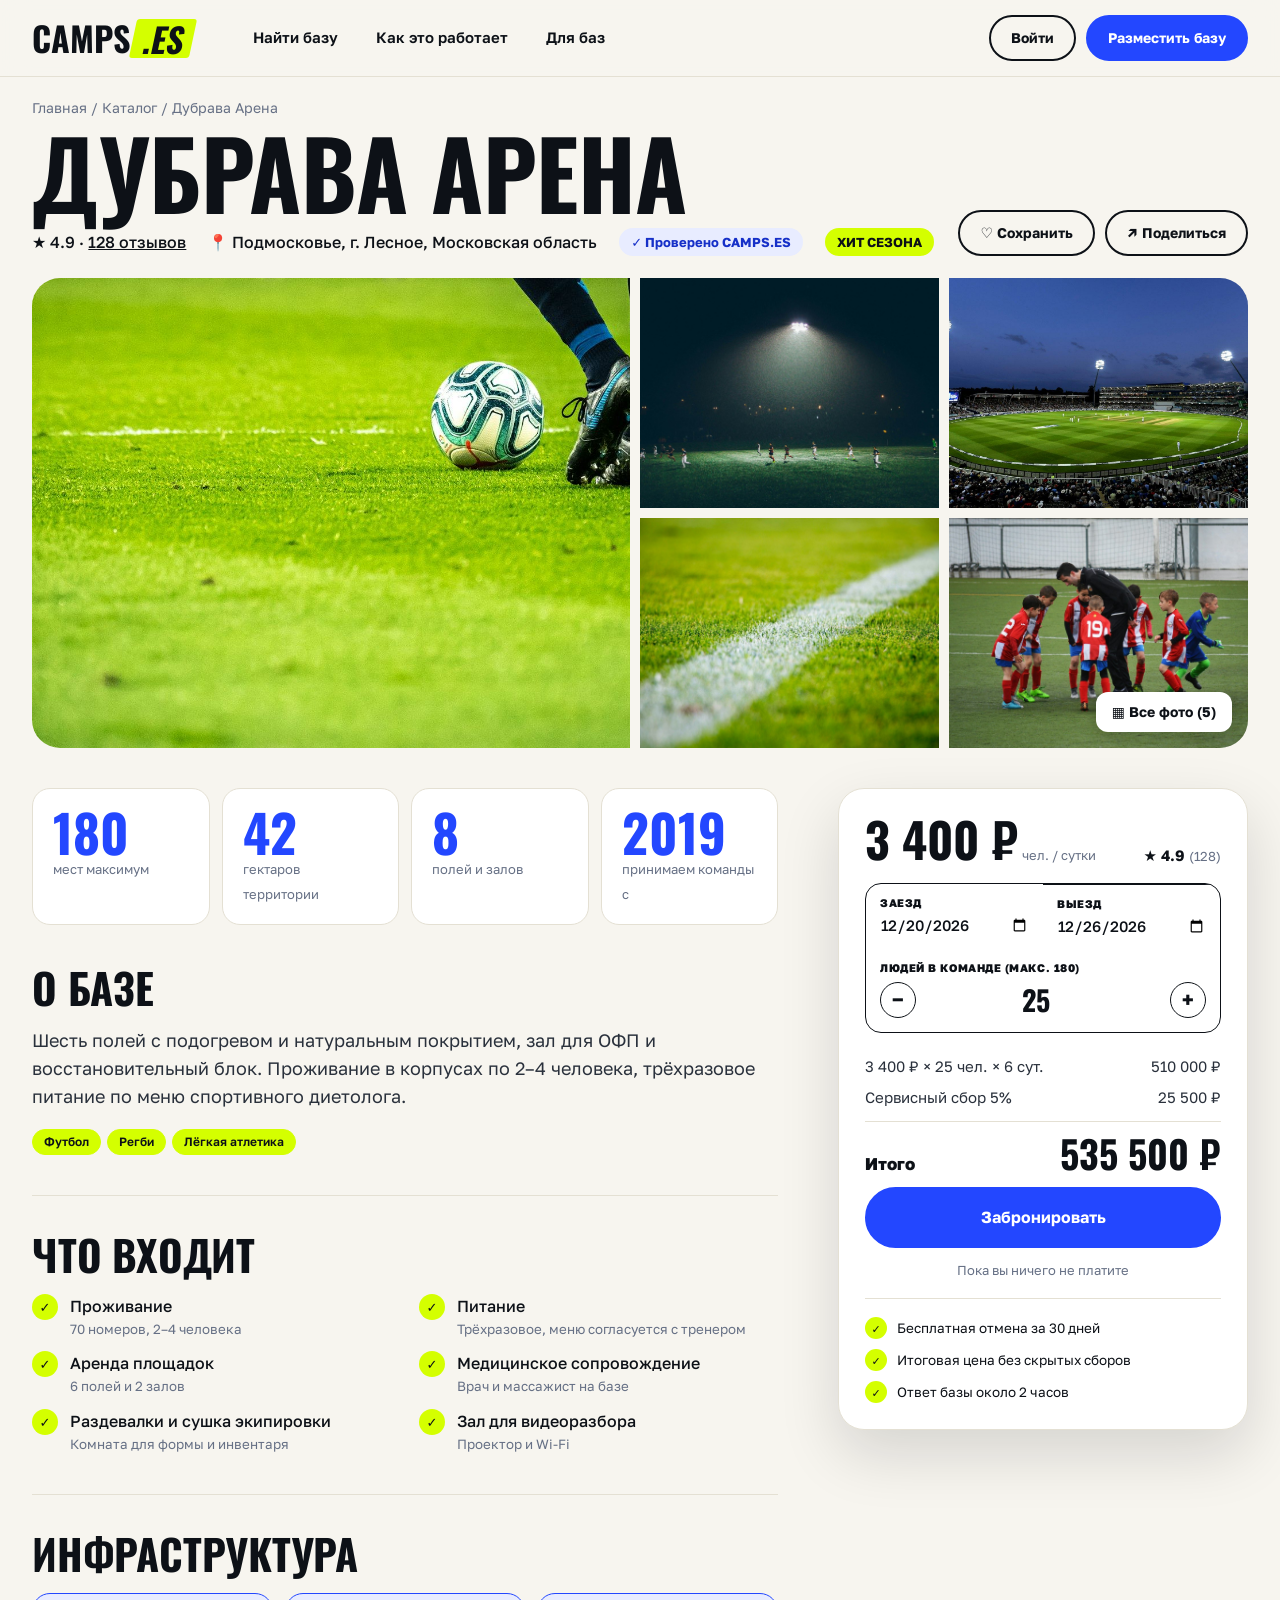
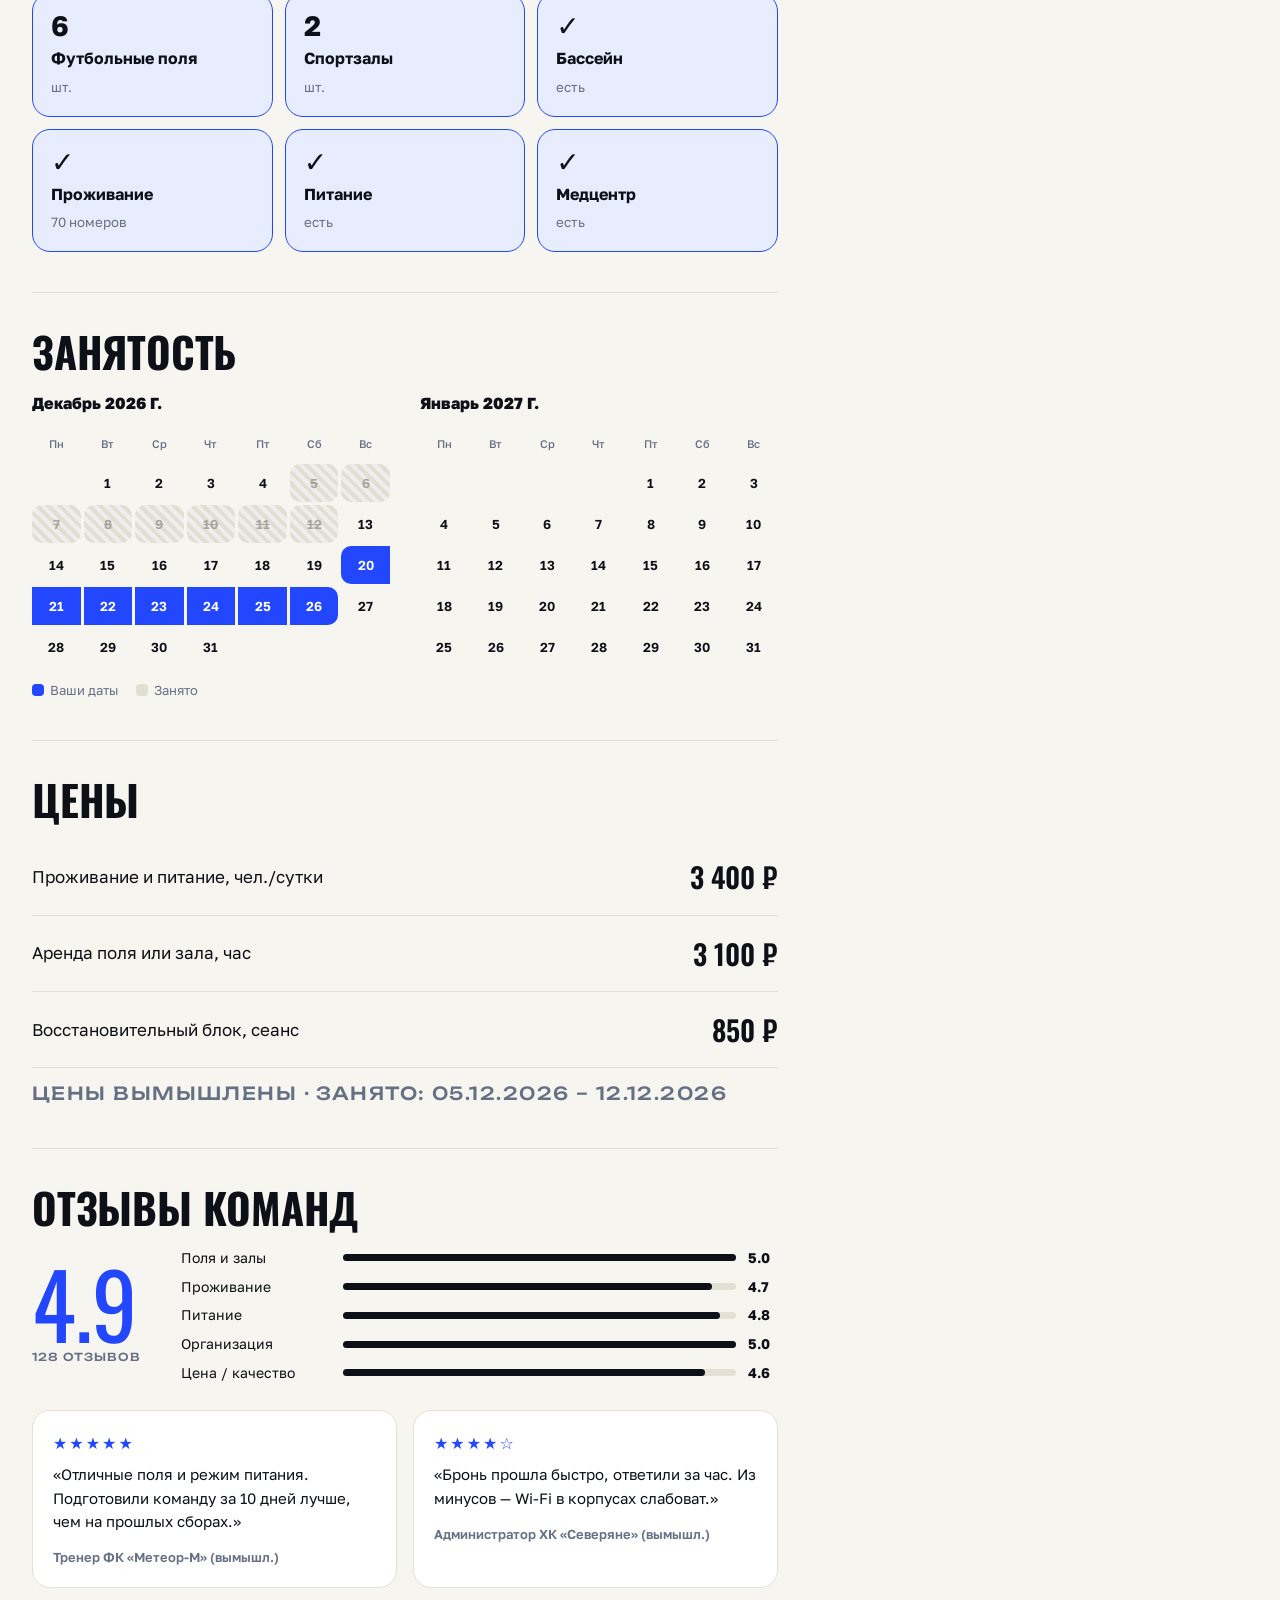
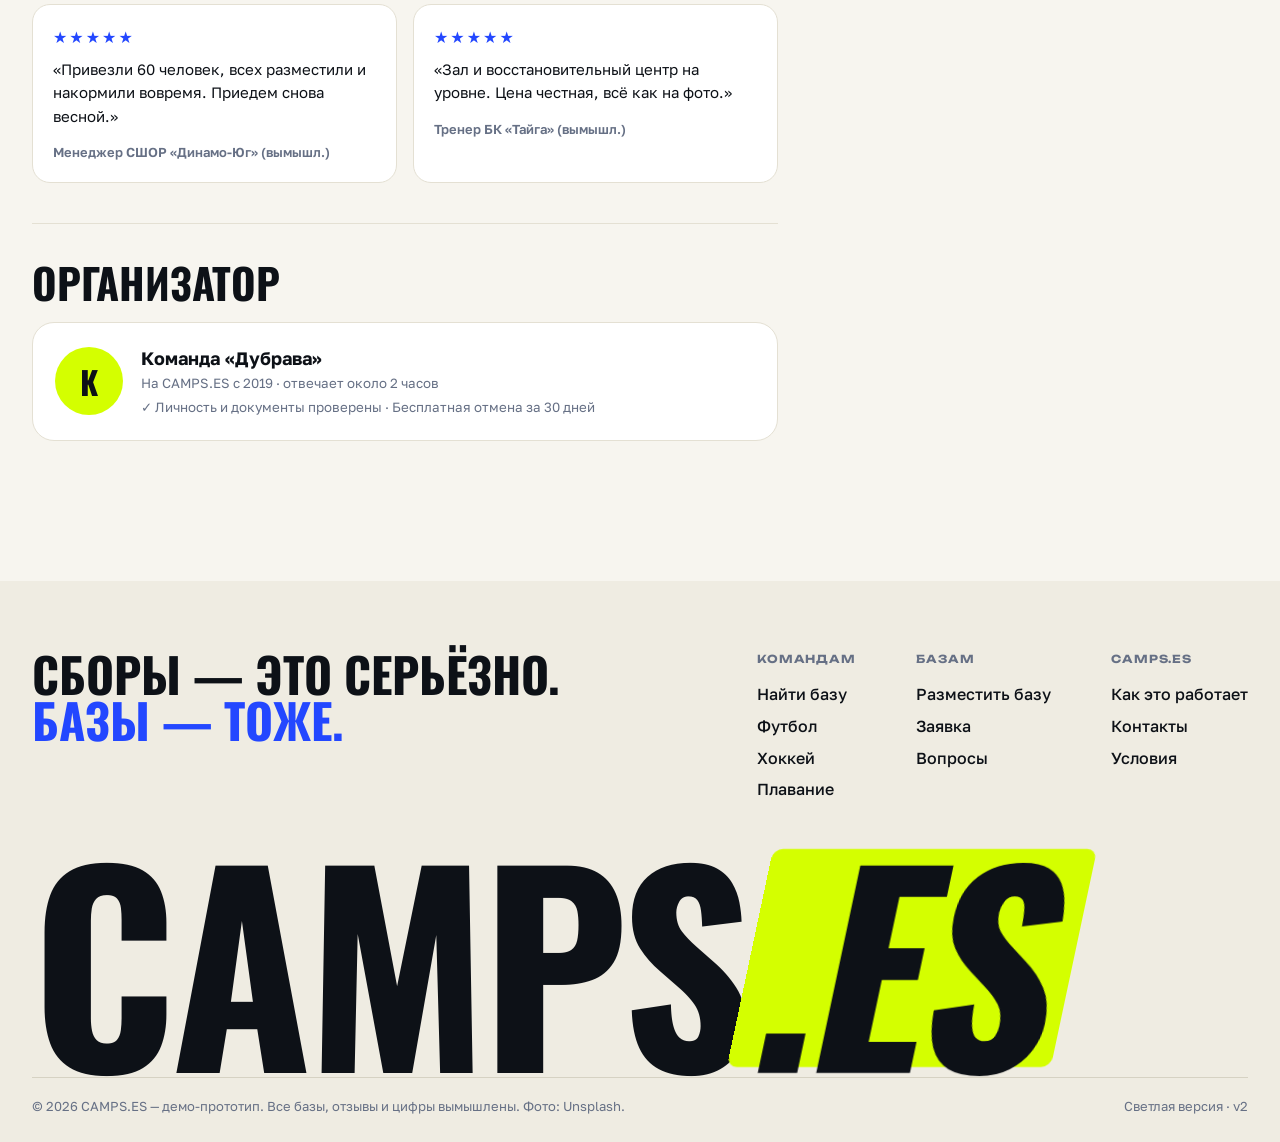
==== base.html @ 7aaec983 "CAMPS.ES light prototype" ====
<!doctype html>
<html lang="ru"><head><meta charset="utf-8"><meta name="viewport" content="width=device-width,initial-scale=1">
<title>База — CAMPS.ES</title>
<link rel="stylesheet" href="css/style.css"></head>
<body data-page="base">
<div class="wrap" id="root"></div>
<div class="lb" id="lb"><button class="x" aria-label="Закрыть">×</button><button class="p" aria-label="Назад">‹</button><img id="lbi" alt=""><button class="n" aria-label="Вперёд">›</button></div>
<div class="modal" id="modal" role="dialog" aria-modal="true"><div class="mbox"><button class="x" aria-label="Закрыть">×</button><span class="sticker">Заявка принята</span>
 <h2 class="disp">Бронь<br>улетела!</h2><p>База подтвердит заявку в течение 24 часов. Копия — на ваш email. Деньги пока не списываются.</p><dl id="mdl"></dl>
 <div style="display:flex;gap:12px;flex-wrap:wrap"><a class="btn" href="search.html">Искать другие базы</a><button class="btn ghost" id="mclose">Закрыть</button></div>
 <p class="mono" style="margin-top:18px;color:var(--mute)">Демо-прототип: заявка никуда не отправляется.</p></div></div>
<script src="js/data.js"></script><script src="js/app.js"></script>
<script>
document.addEventListener("DOMContentLoaded",()=>{
 const id=new URLSearchParams(location.search).get("id")||"dubrava";
 const b=BASES.find(x=>x.id===id)||BASES[0];document.title=`${b.name} — CAMPS.ES`;
 const I=b.infra;
 const inf=Object.entries(INFRA).map(([k,t])=>{const v=I[k],ok=!!v;const n=typeof v==="number"?v:null;
  const big=k==="fields"||k==="halls"?(n||"—"):ok?"✓":"—";
  const sub=k==="lodging"?(ok?b.rooms+" номеров":"в отелях рядом"):ok?(n?"шт.":"есть"):"нет";
  return `<div class="${ok?"yes":"no"}"><b>${big}</b><span>${t}</span><small>${sub}</small></div>`}).join("");
 const incl=[
  [I.lodging,"Проживание",I.lodging?`${b.rooms} номеров, 2–4 человека`:"в партнёрских отелях рядом"],
  [I.meals,"Питание","Трёхразовое, меню согласуется с тренером"],
  [I.fields||I.halls,"Аренда площадок",`${I.fields?I.fields+" полей":""}${I.fields&&I.halls?" и ":""}${I.halls?I.halls+" залов":""}`],
  [I.med,"Медицинское сопровождение","Врач и массажист на базе"],
  [true,"Раздевалки и сушка экипировки","Комната для формы и инвентаря"],
  [true,"Зал для видеоразбора","Проектор и Wi-Fi"]].map(([ok,t,s])=>`<div class="${ok?"":"no"}"><i>${ok?"✓":"×"}</i><span>${t}<small>${ok?s:"не предусмотрено"}</small></span></div>`).join("");
 const cats=["Поля и залы","Проживание","Питание","Организация","Цена / качество"];
 const off=[0.1,-0.2,-0.1,0.1,-0.3];
 const bars=cats.map((c,i)=>{const v=Math.min(5,Math.max(3.5,b.rating+off[i]));return `<div><span>${c}</span><u><i style="width:${v/5*100}%"></i></u><b>${v.toFixed(1)}</b></div>`}).join("");
 const rv=[0,1,2,3].map(i=>{const r=REVIEWS[(i+b.pal)%REVIEWS.length];return `<div class="rv"><div class="st">${"★".repeat(r[2])}${"☆".repeat(5-r[2])}</div><p>«${r[0]}»</p><div class="who">${r[1]}</div></div>`}).join("");
 const busyTxt=b.busy.length?b.busy.map(x=>x.map(rd).join(" – ")).join(", "):"свободно весь сезон";
 $("#root").innerHTML=`
 <div class="crumbs"><a href="index.html">Главная</a> / <a href="search.html">Каталог</a> / ${b.name}</div>
 <div class="bhead"><div><h1 class="disp">${b.name}</h1>
  <div class="meta"><span>${stars(b.rating)} · <u>${b.reviews} отзывов</u></span><span>📍 ${b.city}, ${b.region}</span><span class="v">✓ Проверено CAMPS.ES</span><span class="v" style="background:var(--lime);color:var(--ink)">${b.badge}</span></div></div>
  <div class="acts"><button class="btn sm ghost" type="button">♡ Сохранить</button><button class="btn sm ghost" type="button">↗ Поделиться</button></div></div>
 <div class="mos">${[0,1,2,3,4].map(i=>`<button type="button" data-i="${i}" aria-label="Фото ${i+1}">${photo(b,i,b.name+" — фото "+(i+1))}</button>`).join("")}<span class="all">▦ Все фото (${b.photos.length})</span></div>
 <div class="blayout"><div>
  <div class="stats"><div class="stat"><b>${b.cap}</b><span>мест максимум</span></div><div class="stat"><b>${b.area}</b><span>гектаров территории</span></div><div class="stat"><b>${I.fields+I.halls}</b><span>полей и залов</span></div><div class="stat"><b>${b.since}</b><span>принимаем команды с</span></div></div>
  <div class="bsec" style="border:0;padding-top:0"><h2 class="disp">О базе</h2><p>${b.desc}</p><div class="chips" style="margin-top:18px">${b.sports.map(s=>`<span class="chip on">${s}</span>`).join("")}</div></div>
  <div class="bsec"><h2 class="disp">Что входит</h2><div class="incl">${incl}</div></div>
  <div class="bsec"><h2 class="disp">Инфраструктура</h2><div class="inf">${inf}</div></div>
  <div class="bsec"><h2 class="disp">Занятость</h2><div class="cal" id="cal"></div><div class="legend"><span><i style="background:var(--blue)"></i>Ваши даты</span><span><i style="background:#e1ded2"></i>Занято</span></div></div>
  <div class="bsec"><h2 class="disp">Цены</h2><table class="ptable">
   <tr><td>Проживание и питание, чел./сутки</td><td>${fmt(b.price)} ₽</td></tr>
   <tr><td>Аренда поля или зала, час</td><td>${fmt(Math.round(b.price*.9/100)*100)} ₽</td></tr>
   <tr><td>Восстановительный блок, сеанс</td><td>${fmt(Math.round(b.price*.25/50)*50)} ₽</td></tr></table>
   <p class="mono" style="margin-top:12px;color:var(--mute)">Цены вымышлены · занято: ${busyTxt}</p></div>
  <div class="bsec"><h2 class="disp">Отзывы команд</h2><div class="rbig"><div><div class="n">${b.rating.toFixed(1)}</div><span class="mono" style="color:var(--mute)">${b.reviews} отзывов</span></div><div class="bars">${bars}</div></div><div class="rev">${rv}</div></div>
  <div class="bsec"><h2 class="disp">Организатор</h2><div class="host"><div class="av">${b.host.replace(/[«»"]/g,"").trim()[0]}</div><div><b>${b.host}</b><small>На CAMPS.ES с ${b.since} · отвечает ${b.resp}</small><small style="margin-top:4px">✓ Личность и документы проверены · ${b.cancel}</small></div></div></div>
 </div>
 <aside class="book" id="book"><div class="top"><div class="price"><b>${fmt(b.price)} ₽</b> <small>чел. / сутки</small></div><span class="rt">${stars(b.rating)} <small>(${b.reviews})</small></span></div>
  <div class="dgrid"><div class="two"><label class="c"><span>Заезд</span><input type="date" id="d-from"></label><label class="c"><span>Выезд</span><input type="date" id="d-to"></label></div>
   <div class="c"><span>Людей в команде (макс. ${b.cap})</span><div class="stepper"><button type="button" id="minus" aria-label="Меньше">−</button><input id="ppl" type="number" min="1" max="${b.cap}" value="25"><button type="button" id="plus" aria-label="Больше">+</button></div></div></div>
  <div class="warn" id="warn" hidden>На эти даты база занята. Выберите другие.</div>
  <div class="calc" id="calc"></div>
  <button class="btn block" id="go" type="button">Забронировать</button>
  <div class="note">Пока вы ничего не платите</div>
  <div class="tb"><div><i>✓</i>${b.cancel}</div><div><i>✓</i>Итоговая цена без скрытых сборов</div><div><i>✓</i>Ответ базы ${b.resp}</div></div></aside></div>
 <div class="mbar" id="mbar"><div><b id="mb-p">${fmt(b.price)} ₽</b><small>чел. / сутки</small></div><button class="btn sm" id="mb-go" type="button">Выбрать даты</button></div>`;
 /* лайтбокс */
 let li=0;const show=i=>{li=(i+b.photos.length)%b.photos.length;$("#lbi").src=`img/${b.photos[li]}.jpg`;$("#lb").classList.add("open")};
 $$(".mos button").forEach(x=>x.onclick=()=>show(+x.dataset.i));
 $("#lb .x").onclick=()=>$("#lb").classList.remove("open");$("#lb .p").onclick=()=>show(li-1);$("#lb .n").onclick=()=>show(li+1);$("#lb").onclick=e=>{if(e.target.id==="lb")$("#lb").classList.remove("open")};
 /* бронь */
 const iso=d=>d.toISOString().slice(0,10);const add=(d,n)=>{const x=new Date(d);x.setDate(x.getDate()+n);return x};
 let start=add(new Date(),14);for(let i=0;i<60&&!isFree(b,iso(start),iso(add(start,6)));i++)start=add(start,1);
 const q=new URLSearchParams(location.search);
 $("#d-from").value=q.get("from")||iso(start);$("#d-to").value=q.get("to")||iso(add(start,6));if(q.get("size"))$("#ppl").value=q.get("size");
 function cal(){
  const f=$("#d-from").value,t=$("#d-to").value;const base=f?new Date(f):new Date();let out="";
  for(let m=0;m<2;m++){const d=new Date(base.getFullYear(),base.getMonth()+m,1);const name=d.toLocaleString("ru-RU",{month:"long",year:"numeric"});
   let h=["Пн","Вт","Ср","Чт","Пт","Сб","Вс"].map(x=>`<span class="h">${x}</span>`).join("");const lead=(d.getDay()+6)%7;h+="<span></span>".repeat(lead);
   const dim=new Date(d.getFullYear(),d.getMonth()+1,0).getDate();
   for(let i=1;i<=dim;i++){const s=`${d.getFullYear()}-${String(d.getMonth()+1).padStart(2,"0")}-${String(i).padStart(2,"0")}`;let c="";
    if(b.busy.some(([a,z])=>s>=a&&s<=z))c="busy";else if(f&&t&&s>=f&&s<=t)c="sel"+(s===f?" a":"")+(s===t?" z":"");h+=`<span class="${c}">${i}</span>`}
   out+=`<div><h4>${name}</h4><div class="cg">${h}</div></div>`}
  $("#cal").innerHTML=out}
 function calc(){
  const f=$("#d-from").value,t=$("#d-to").value;const p=Math.min(b.cap,Math.max(1,+$("#ppl").value||1));
  const bad=!f||!t||t<=f,busy=!bad&&!isFree(b,f,t);$("#warn").hidden=!busy;
  const d=Math.max(1,Math.round((new Date(t)-new Date(f))/864e5)),sum=p*d*b.price,fee=Math.round(sum*.05),tot=sum+fee;
  $("#calc").innerHTML=bad?`<div>Выберите даты заезда и выезда</div>`:`<div><span>${fmt(b.price)} ₽ × ${p} чел. × ${d} сут.</span><span>${fmt(sum)} ₽</span></div><div><span>Сервисный сбор 5%</span><span>${fmt(fee)} ₽</span></div><div class="tot"><span>Итого</span><b>${fmt(tot)} ₽</b></div>`;
  $("#go").disabled=bad||busy;cal();return{p,tot,f,t}}
 $("#ppl").addEventListener("input",calc);$("#d-from").addEventListener("change",()=>{if($("#d-to").value<=$("#d-from").value)$("#d-to").value=iso(add($("#d-from").value,1));calc()});$("#d-to").addEventListener("change",calc);
 $("#plus").onclick=()=>{$("#ppl").value=Math.min(b.cap,(+$("#ppl").value||0)+5);calc()};$("#minus").onclick=()=>{$("#ppl").value=Math.max(1,(+$("#ppl").value||0)-5);calc()};
 const book=()=>{const c=calc();$("#mdl").innerHTML=`<dt>База</dt><dd>${b.name}</dd><dt>Даты</dt><dd>${rd(c.f)} — ${rd(c.t)}</dd><dt>Людей</dt><dd>${c.p}</dd><dt>Сумма</dt><dd>${fmt(c.tot)} ₽</dd><dt>Номер брони</dt><dd>CE-${Math.floor(100000+Math.random()*899999)}</dd>`;$("#modal").classList.add("open")};
 $("#go").onclick=book;$("#mb-go").onclick=()=>$("#book").scrollIntoView({behavior:"smooth"});
 const close=()=>$("#modal").classList.remove("open");$("#mclose").onclick=close;$("#modal .x").onclick=close;$("#modal").onclick=e=>{if(e.target.id==="modal")close()};
 document.addEventListener("keydown",e=>{if(e.key==="Escape"){close();$("#lb").classList.remove("open")}});
 calc();
});
</script></body></html>
---- css/style.css ----
@font-face{font-family:"Oswald";src:url(../fonts/Oswald.ttf) format("truetype");font-weight:200 700;font-display:swap}
@font-face{font-family:"Unbounded";src:url(../fonts/Unbounded.ttf) format("truetype");font-weight:200 900;font-display:swap}
@font-face{font-family:"Golos Text";src:url(../fonts/GolosText.ttf) format("truetype");font-weight:400 900;font-display:swap}
:root{--bg:#f7f5ef;--bg2:#efece2;--white:#fff;--ink:#0d1117;--ink2:#2a313c;--mute:#667085;--line:#e4e0d3;--blue:#2347ff;--blue-d:#1630c8;--tint:#e8ecff;--lime:#d4ff00;--coral:#ff5a36;
--disp:"Oswald","Arial Narrow",Impact,sans-serif;--wide:"Unbounded","Arial Black",sans-serif;--body:"Golos Text",system-ui,Arial,sans-serif;--w:1320px;--r:22px;--sh:0 10px 40px rgba(13,17,23,.10)}
*{box-sizing:border-box;margin:0;padding:0}
html{scroll-behavior:smooth;overflow-x:clip}
body{background:var(--bg);color:var(--ink);font:400 16px/1.55 var(--body);overflow-x:clip;-webkit-font-smoothing:antialiased}
img,svg{display:block;max-width:100%}
a{color:inherit;text-decoration:none}
button,input,select,textarea{font:inherit;color:inherit}
.wrap{max-width:var(--w);margin:0 auto;padding:0 32px}
.disp{font-family:var(--disp);font-weight:700;text-transform:uppercase;line-height:.9;letter-spacing:-.005em}
.mono{font-family:var(--wide);font-size:11px;letter-spacing:.08em;text-transform:uppercase;font-weight:500}
.blue{color:var(--blue)}
.hl{background:var(--lime);padding:0 .12em;margin:0 -.04em;-webkit-box-decoration-break:clone;box-decoration-break:clone;display:inline-block;transform:skewX(-8deg)}
.hl>*{display:inline-block;transform:skewX(8deg)}
.star{color:var(--ink)}
/* header */
.hdr{position:sticky;top:0;z-index:60;background:rgba(247,245,239,.9);backdrop-filter:blur(14px);border-bottom:1px solid var(--line)}
.hdr .wrap{display:flex;align-items:center;gap:32px;height:76px}
.logo{display:flex;align-items:center;font-family:var(--disp);font-weight:700;font-size:34px;line-height:1;text-transform:uppercase;white-space:nowrap;color:var(--ink)}
.logo i{font-style:normal;background:var(--lime);color:var(--ink);padding:3px 9px 2px 11px;margin-left:3px;transform:skewX(-12deg);display:inline-block;transition:.2s;border-radius:3px}
.logo:hover i{background:var(--blue);color:#fff;transform:skewX(-12deg) rotate(-3deg) scale(1.06)}
.nav{display:flex;gap:6px;margin-left:12px}
.nav a{font-weight:600;font-size:15px;padding:9px 16px;border-radius:99px;transition:.15s}
.nav a:hover{background:var(--bg2)}.nav a.on{background:var(--ink);color:#fff}
.hdr-r{margin-left:auto;display:flex;gap:10px;align-items:center}
.burger{display:none;background:var(--ink);color:#fff;border:0;width:44px;height:44px;border-radius:50%;font-size:20px;cursor:pointer}
/* buttons */
.btn{display:inline-flex;align-items:center;justify-content:center;gap:10px;background:var(--blue);color:#fff;border:2px solid var(--blue);padding:16px 30px;border-radius:99px;font-weight:700;font-size:16px;cursor:pointer;transition:transform .15s,box-shadow .15s,background .15s;white-space:nowrap}
.btn:hover{transform:translateY(-3px);box-shadow:0 12px 24px rgba(35,71,255,.32);background:var(--blue-d);border-color:var(--blue-d)}
.btn:active{transform:none;box-shadow:none}
.btn.ghost{background:transparent;color:var(--ink);border-color:var(--ink)}
.btn.ghost:hover{background:var(--ink);color:#fff;box-shadow:none;border-color:var(--ink)}
.btn.lime{background:var(--lime);color:var(--ink);border-color:var(--lime)}
.btn.lime:hover{background:#fff;border-color:#fff;box-shadow:0 12px 24px rgba(0,0,0,.2)}
.btn.dark{background:var(--ink);border-color:var(--ink)}.btn.dark:hover{background:var(--blue);border-color:var(--blue)}
.btn.sm{padding:10px 20px;font-size:14px}.btn.block{width:100%}
.btn[disabled]{opacity:.4;pointer-events:none}
.badge{position:absolute;left:14px;top:14px;background:#fff;color:var(--ink);font-weight:800;font-size:12px;padding:6px 12px;border-radius:99px;box-shadow:0 2px 10px rgba(0,0,0,.12);text-transform:uppercase;letter-spacing:.03em}
.sticker{display:inline-block;background:var(--lime);color:var(--ink);font-family:var(--wide);font-weight:800;font-size:12px;text-transform:uppercase;padding:9px 16px;border-radius:10px;transform:rotate(-4deg);box-shadow:0 8px 20px rgba(0,0,0,.18)}
.sticker.blue{background:var(--blue);color:#fff}.sticker.white{background:#fff}
/* hero */
.hero{position:relative;padding:48px 0 0;overflow:hidden}
.hero .wrap{display:grid;grid-template-columns:1.12fr .88fr;gap:30px;align-items:stretch;position:relative}
.hero-l{padding:30px 0 120px;position:relative;z-index:2}
.hero-kick{display:flex;gap:12px;align-items:center;margin-bottom:24px;flex-wrap:wrap}
.pill{display:inline-flex;align-items:center;gap:8px;background:#fff;border:1px solid var(--line);padding:7px 14px;border-radius:99px;font-weight:600;font-size:13px}
.pill i{width:8px;height:8px;border-radius:50%;background:#22c55e;box-shadow:0 0 0 4px rgba(34,197,94,.2)}
.hero h1{font-size:clamp(76px,10.4vw,168px);line-height:.84}
.hero h1 span{display:block}
.hero h1 .o{color:transparent;-webkit-text-stroke:3px var(--ink)}
.hero p.sub{font-size:20px;max-width:520px;margin:28px 0 0;color:var(--ink2)}
.hero-r{position:relative;min-height:600px}
.hero-ph{position:absolute;inset:0 -32px 0 0;border-radius:36px 0 0 36px;overflow:hidden;clip-path:polygon(14% 0,100% 0,100% 100%,0 100%);background:#ccc}
.hero-ph img{width:100%;height:100%;object-fit:cover;object-position:60% 50%}
.hero-r .sticker{position:absolute;z-index:3}
.hero-r .s1{left:2%;top:12%}.hero-r .s2{right:6%;bottom:20%;transform:rotate(5deg)}
.hero-r .fl{position:absolute;z-index:3;left:6%;bottom:14%;background:#fff;border-radius:18px;padding:14px 16px;box-shadow:var(--sh);display:flex;gap:12px;align-items:center;max-width:290px}
.fl b{font-family:var(--disp);font-size:34px;line-height:1;color:var(--blue)}
.fl span{font-size:13px;line-height:1.3;color:var(--ink2)}
.sbar{position:relative;z-index:5;margin:-70px auto 0;background:#fff;border-radius:28px;box-shadow:0 20px 60px rgba(13,17,23,.16);display:grid;grid-template-columns:1.1fr 1.1fr 1.5fr .8fr auto;padding:10px;border:1px solid var(--line)}
.sbar label{display:block;padding:14px 22px;border-radius:20px;cursor:pointer;transition:background .15s;position:relative}
.sbar label+label:before{content:"";position:absolute;left:0;top:22%;height:56%;width:1px;background:var(--line)}
.sbar label:hover,.sbar label:focus-within{background:var(--bg)}
.sbar label span{display:block;font-weight:800;font-size:12px;margin-bottom:2px}
.sbar select,.sbar input{width:100%;background:transparent;border:0;outline:0;font-size:16px;font-weight:500;color:var(--ink);padding:0;height:26px}
.sbar select{appearance:none;cursor:pointer}
.sbar .dates{display:grid;grid-template-columns:1fr 1fr;gap:6px}
.sbar .dates input{font-size:14px}
.sbar button{border:0;background:var(--blue);color:#fff;padding:0 36px;border-radius:20px;font-weight:700;font-size:17px;cursor:pointer;transition:.15s;display:flex;align-items:center;gap:10px}
.sbar button:hover{background:var(--ink)}
.trust{padding:56px 0 20px}
.trust .wrap{display:flex;gap:48px;align-items:center;justify-content:space-between;flex-wrap:wrap}
.tn{display:flex;gap:14px;align-items:center}.tn b{font-family:var(--disp);font-size:46px;line-height:1}.tn span{font-size:13px;color:var(--mute);line-height:1.25;max-width:110px}
.clubs{display:flex;gap:30px;font-family:var(--disp);font-size:22px;text-transform:uppercase;color:#9aa0ab;font-weight:600;flex-wrap:wrap}
/* sections */
.sec{padding:96px 0}
.sec-h{display:flex;justify-content:space-between;align-items:flex-end;gap:24px;margin-bottom:40px;flex-wrap:wrap}
.sec-h h2{font-size:clamp(46px,6.4vw,92px)}
.sec-h .tag{display:inline-block;font-family:var(--wide);font-size:12px;color:var(--blue);font-weight:600;margin-bottom:12px}
.tiles{display:grid;grid-template-columns:repeat(6,1fr);gap:16px}
.tile{position:relative;aspect-ratio:3/4;border-radius:var(--r);overflow:hidden;background:#ddd;color:#fff;display:flex;flex-direction:column;justify-content:flex-end;padding:18px;transition:transform .2s}
.tile img{position:absolute;inset:0;width:100%;height:100%;object-fit:cover;transition:transform .5s}
.tile:after{content:"";position:absolute;inset:0;background:linear-gradient(180deg,transparent 40%,rgba(5,10,25,.82))}
.tile:hover{transform:translateY(-6px)}.tile:hover img{transform:scale(1.08)}
.tile b,.tile small{position:relative;z-index:1}
.tile b{font-family:var(--disp);font-size:30px;text-transform:uppercase;line-height:1}
.tile small{font-size:13px;opacity:.85;margin-top:4px}
.tabs{display:inline-flex;background:#fff;border:1px solid var(--line);border-radius:99px;padding:5px}
.tabs button{background:none;border:0;padding:11px 24px;border-radius:99px;font-weight:700;cursor:pointer;transition:.15s}
.tabs button.on{background:var(--ink);color:#fff}
.steps{display:grid;grid-template-columns:repeat(4,1fr);gap:18px}
.step{background:#fff;border:1px solid var(--line);border-radius:var(--r);padding:28px 26px 30px;transition:.2s;min-height:300px;display:flex;flex-direction:column}
.step:hover{background:var(--blue);color:#fff;transform:translateY(-6px);box-shadow:0 20px 40px rgba(35,71,255,.28)}
.step .n{font-family:var(--disp);font-weight:700;font-size:130px;line-height:.8;color:transparent;-webkit-text-stroke:2px var(--blue);transition:.2s}
.step:hover .n{-webkit-text-stroke-color:var(--lime);color:var(--lime)}
.step h3{font-family:var(--disp);font-size:30px;text-transform:uppercase;margin:auto 0 8px;line-height:1;padding-top:20px}
.step p{color:var(--mute);font-size:15px}.step:hover p{color:#dfe5ff}
.panel[hidden]{display:none}
/* cards */
.grid{display:grid;grid-template-columns:repeat(3,1fr);gap:28px 24px}
.card{display:flex;flex-direction:column;position:relative;background:#fff;border:1px solid var(--line);border-radius:var(--r);overflow:hidden;transition:transform .2s,box-shadow .2s}
.card:hover{transform:translateY(-6px);box-shadow:var(--sh)}
.card.hot,.card.active{box-shadow:0 0 0 3px var(--blue),var(--sh)}
.card .pic{position:relative;aspect-ratio:4/3;overflow:hidden;background:#ddd}
.card .pic img{width:100%;height:100%;object-fit:cover;transition:transform .6s}
.card:hover .pic img{transform:scale(1.06)}
.heart{position:absolute;right:12px;top:10px;width:38px;height:38px;border-radius:50%;background:rgba(255,255,255,.92);display:grid;place-items:center;font-size:20px;transition:.15s}
.card:hover .heart{background:var(--coral);color:#fff}
.card .bd{padding:18px 20px 20px;display:flex;flex-direction:column;gap:10px;flex:1}
.card .r1{display:flex;justify-content:space-between;gap:10px;align-items:flex-start}
.card h3{font-family:var(--disp);font-size:30px;font-weight:700;text-transform:uppercase;line-height:1}
.rt{font-weight:700;white-space:nowrap;font-size:15px}.rt small{color:var(--mute);font-weight:400;font-size:13px}
.card .loc{color:var(--mute);font-size:14px;margin-top:-4px}
.chips{display:flex;flex-wrap:wrap;gap:6px}
.chip{background:var(--bg);border:1px solid var(--line);padding:3px 11px;font-size:12px;font-weight:600;border-radius:99px}
.chip.on{background:var(--lime);border-color:var(--lime)}
.facts{display:flex;gap:14px;font-size:13px;color:var(--ink2);flex-wrap:wrap}
.facts span:before{content:"✓ ";color:var(--blue);font-weight:900}
.card .ft{margin-top:auto;padding-top:14px;border-top:1px solid var(--line)}
.price b{font-family:var(--disp);font-size:32px;line-height:1}.price small{color:var(--mute);font-size:13px}
.est{font-size:12.5px;color:var(--mute);margin-top:2px}
/* why */
.why{display:grid;grid-template-columns:repeat(4,1fr);gap:18px}
.wy{padding:26px;border-radius:var(--r);background:var(--tint)}
.wy:nth-child(2){background:var(--lime)}.wy:nth-child(3){background:#fff;border:1px solid var(--line)}.wy:nth-child(4){background:var(--ink);color:#fff}
.wy i{font-style:normal;display:grid;place-items:center;width:52px;height:52px;border-radius:16px;background:#fff;color:var(--ink);font-size:24px;margin-bottom:60px}
.wy h3{font-family:var(--disp);text-transform:uppercase;font-size:28px;line-height:1;margin-bottom:8px}
.wy p{font-size:15px;opacity:.8}
/* cta */
.cta{background:var(--blue);color:#fff;position:relative;overflow:hidden;clip-path:polygon(0 6%,100% 0,100% 100%,0 100%);padding:150px 0 110px;margin-top:40px}
.cta h2{font-size:clamp(60px,10vw,160px);line-height:.84}
.cta h2 em{font-style:normal;color:var(--ink);background:var(--lime);display:inline-block;padding:0 .1em;transform:skewX(-8deg);margin:.04em 0}
.cta p{max-width:520px;font-size:19px;margin:26px 0 32px;color:#dbe2ff}
.cta .ph{position:absolute;right:-60px;top:0;bottom:0;width:38%;clip-path:polygon(22% 0,100% 0,100% 100%,0 100%)}
.cta .ph img{width:100%;height:100%;object-fit:cover;opacity:.9}
.cta .wrap{position:relative;z-index:1}
/* footer */
.ftr{background:var(--bg2);padding:70px 0 26px;overflow:hidden}
.ftr-top{display:flex;justify-content:space-between;gap:40px;flex-wrap:wrap}
.ftr .lead{font-family:var(--disp);font-weight:700;font-size:48px;text-transform:uppercase;line-height:.95}
.ftr .lead span{color:var(--blue)}
.ftr .cols{display:flex;gap:60px}
.ftr h4{font-family:var(--wide);font-size:11px;text-transform:uppercase;letter-spacing:.08em;margin-bottom:14px;color:var(--mute)}
.ftr li{list-style:none;margin:7px 0;font-weight:500}.ftr li a:hover{color:var(--blue)}
.ftr-logo{margin:40px 0 10px}.ftr-logo .logo{font-size:min(20vw,290px);line-height:.85;letter-spacing:-.02em}.ftr-logo .logo i{border-radius:10px;padding:0 .05em 0 .08em}
.ftr .small{padding-top:18px;border-top:1px solid #d6d2c3;display:flex;justify-content:space-between;gap:20px;flex-wrap:wrap;font-size:13px;color:var(--mute)}
/* search page */
.sp-head{padding-top:34px}
.sp-head .mono{display:block;margin-bottom:10px}.sp-head h1{font-size:clamp(46px,6vw,84px)}
.fbar{position:sticky;top:76px;z-index:40;background:rgba(247,245,239,.94);backdrop-filter:blur(12px);border-bottom:1px solid var(--line);padding:14px 0;margin-top:22px}
.fbar .wrap{display:flex;gap:10px;align-items:center;flex-wrap:wrap}
.fc{position:relative}
.fc>button{background:#fff;border:1.5px solid var(--line);border-radius:99px;padding:10px 18px;font-weight:600;font-size:14px;cursor:pointer;display:flex;gap:8px;align-items:center;transition:.15s;white-space:nowrap}
.fc>button:hover{border-color:var(--ink)}
.fc>button.set{background:var(--ink);color:#fff;border-color:var(--ink)}
.fc>button:after{content:"";width:7px;height:7px;border-right:2px solid currentColor;border-bottom:2px solid currentColor;transform:rotate(45deg) translate(-2px,-2px);margin-left:2px}
.pop{display:none;position:absolute;left:0;top:calc(100% + 10px);background:#fff;border-radius:20px;box-shadow:0 20px 60px rgba(13,17,23,.2);border:1px solid var(--line);padding:20px;min-width:290px;z-index:50}
.pop.open{display:block}
.pop h5{font-family:var(--wide);font-size:11px;text-transform:uppercase;color:var(--mute);margin-bottom:12px;letter-spacing:.06em}
.opt{display:flex;flex-wrap:wrap;gap:8px;max-width:340px}
.opt button{border:1.5px solid var(--line);background:#fff;border-radius:99px;padding:8px 14px;font-weight:600;font-size:14px;cursor:pointer}
.opt button:hover{border-color:var(--ink)}.opt button.on{background:var(--blue);color:#fff;border-color:var(--blue)}
.fld{width:100%;background:#fff;border:1.5px solid var(--line);padding:11px 14px;outline:0;font-weight:500;border-radius:14px;transition:.15s}
.fld:focus,.fld:hover{border-color:var(--blue)}
select.fld{appearance:none;background:#fff url("data:image/svg+xml,%3Csvg xmlns='http://www.w3.org/2000/svg' width='12' height='8'%3E%3Cpath fill='%232347ff' d='M0 0l6 8 6-8z'/%3E%3C/svg%3E") right 14px center no-repeat;padding-right:36px;cursor:pointer}
.two{display:grid;grid-template-columns:1fr 1fr;gap:10px}
.rv-val{font-family:var(--disp);font-size:34px;color:var(--blue);line-height:1;margin-bottom:10px}
input[type=range]{-webkit-appearance:none;appearance:none;width:100%;height:6px;background:var(--line);border-radius:9px;outline:0;cursor:pointer}
input[type=range]::-webkit-slider-thumb{-webkit-appearance:none;width:26px;height:26px;border-radius:50%;background:var(--blue);border:4px solid #fff;box-shadow:0 2px 8px rgba(0,0,0,.3)}
input[type=range]::-moz-range-thumb{width:20px;height:20px;border-radius:50%;background:var(--blue);border:4px solid #fff}
.chk{display:flex;align-items:center;gap:12px;padding:8px 0;cursor:pointer;font-weight:500;user-select:none;position:relative}
.chk input{position:absolute;opacity:0;width:24px;height:24px;left:0;cursor:pointer}
.chk i{width:24px;height:24px;border:2px solid #b8bcc6;border-radius:7px;display:grid;place-items:center;transition:.15s;flex:none}
.chk:hover i{border-color:var(--blue)}
.chk input:checked+i{background:var(--blue);border-color:var(--blue)}
.chk input:checked+i:after{content:"";width:10px;height:6px;border-left:3px solid #fff;border-bottom:3px solid #fff;transform:rotate(-45deg) translate(1px,-1px)}
.chk input:focus-visible+i{outline:3px solid var(--lime);outline-offset:2px}
.reset{background:none;border:0;font-weight:700;text-decoration:underline;cursor:pointer;margin-left:auto;font-size:14px}
.split{display:grid;grid-template-columns:minmax(0,1fr) minmax(0,.9fr);gap:28px;padding-block:28px 90px;align-items:start}
.sortbar{display:flex;justify-content:space-between;align-items:center;gap:14px;margin-bottom:20px;flex-wrap:wrap}
.sortbar .cnt{font-family:var(--disp);font-size:30px;text-transform:uppercase;font-weight:700}.sortbar .cnt b{color:var(--blue)}
.sortbar select{width:auto;min-width:220px}
.tags{display:flex;gap:8px;flex-wrap:wrap;margin-bottom:18px}
.tag-x{background:var(--tint);color:var(--blue-d);padding:5px 6px 5px 14px;font-size:13px;font-weight:700;display:inline-flex;gap:8px;align-items:center;border-radius:99px}
.tag-x button{background:var(--blue);color:#fff;border:0;width:20px;height:20px;border-radius:50%;cursor:pointer;font-weight:900;line-height:1}
.list{display:grid;gap:18px}
.card.row{flex-direction:row}
.card.row .pic{width:42%;aspect-ratio:auto;min-height:250px;flex:none}
.card.row .bd{padding:18px 20px}
.card.row h3{font-size:28px}
.mapw{position:sticky;top:150px;height:calc(100vh - 176px);min-height:520px}
.map{position:absolute;inset:0;border-radius:28px;overflow:hidden;background:#d9e6d3;border:1px solid var(--line)}
.map svg.bgm{position:absolute;inset:0;width:100%;height:100%}
.pin{position:absolute;transform:translate(-50%,-50%);background:#fff;border:0;border-radius:99px;padding:7px 12px;font-weight:800;font-size:13px;box-shadow:0 4px 14px rgba(13,17,23,.25);cursor:pointer;transition:.15s;z-index:2;white-space:nowrap}
.pin:hover,.pin.on{background:var(--blue);color:#fff;transform:translate(-50%,-50%) scale(1.14);z-index:5}
.pin.off{opacity:.25;pointer-events:none}
.city{position:absolute;transform:translate(-50%,-50%);font-size:11px;font-weight:700;color:#5b6b58;text-transform:uppercase;letter-spacing:.06em;z-index:1}
.city:before{content:"";display:inline-block;width:7px;height:7px;background:#5b6b58;border-radius:50%;margin-right:6px}
.mpop{position:absolute;left:16px;right:16px;bottom:16px;z-index:6;background:#fff;border-radius:20px;display:none;box-shadow:var(--sh);overflow:hidden}
.mpop.open{display:flex}
.mpop img{width:120px;object-fit:cover}
.mpop div{padding:12px 16px}.mpop b{font-family:var(--disp);font-size:24px;text-transform:uppercase;display:block;line-height:1}
.mpop small{color:var(--mute)}
.mlabel{position:absolute;left:16px;top:14px;background:#fff;border-radius:99px;padding:6px 14px;font-size:12px;font-weight:700;z-index:3;box-shadow:0 2px 8px rgba(0,0,0,.12)}
.empty{border:2px dashed var(--line);border-radius:var(--r);padding:60px 28px;text-align:center;background:#fff}
.empty h3{font-size:60px;margin-bottom:10px}
.mobtog{display:none}
/* base page */
.crumbs{padding:20px 0 10px;font-size:14px;color:var(--mute)}.crumbs a:hover{color:var(--blue)}
.bhead{display:flex;justify-content:space-between;gap:24px;align-items:flex-end;flex-wrap:wrap;margin-bottom:22px}
.bhead h1{font-size:clamp(52px,7.4vw,112px)}
.meta{display:flex;gap:10px 22px;flex-wrap:wrap;margin-top:14px;font-weight:500;align-items:center}
.meta .v{background:var(--tint);color:var(--blue-d);font-weight:700;padding:4px 12px;border-radius:99px;font-size:13px}
.acts{display:flex;gap:10px}
.mos{display:grid;grid-template-columns:2fr 1fr 1fr;grid-template-rows:230px 230px;gap:10px;border-radius:28px;overflow:hidden;position:relative}
.mos button{padding:0;border:0;overflow:hidden;cursor:pointer;background:#ddd;position:relative}
.mos button:first-child{grid-row:span 2}
.mos img{width:100%;height:100%;object-fit:cover;transition:transform .5s}
.mos button:hover img{transform:scale(1.06)}
.mos .all{position:absolute;right:16px;bottom:16px;background:#fff;border-radius:12px;padding:9px 16px;font-weight:700;font-size:14px;box-shadow:0 4px 14px rgba(0,0,0,.2);pointer-events:none}
.lb{position:fixed;inset:0;background:rgba(10,12,18,.94);z-index:120;display:none;place-items:center;padding:30px}
.lb.open{display:grid}.lb img{max-height:86vh;max-width:92vw;border-radius:14px}
.lb button{position:absolute;background:#fff;border:0;width:48px;height:48px;border-radius:50%;font-size:22px;cursor:pointer;font-weight:700}
.lb .x{right:20px;top:20px}.lb .p{left:20px;top:50%}.lb .n{right:20px;top:50%}
.blayout{display:grid;grid-template-columns:minmax(0,1fr) 410px;gap:60px;padding-block:40px 100px;align-items:start}
.stats{display:grid;grid-template-columns:repeat(4,1fr);gap:12px;margin-bottom:44px}
.stat{background:#fff;border:1px solid var(--line);border-radius:18px;padding:18px 20px}
.stat b{display:block;font-family:var(--disp);font-size:52px;line-height:.95;color:var(--blue)}.stat span{font-size:13px;color:var(--mute)}
.bsec{padding:40px 0;border-top:1px solid var(--line)}
.bsec h2{font-size:42px;margin-bottom:20px}
.bsec>p{color:var(--ink2);font-size:18px;max-width:760px}
.incl{display:grid;grid-template-columns:1fr 1fr;gap:12px 28px}
.incl div{display:flex;gap:12px;align-items:flex-start;font-weight:500}
.incl i{font-style:normal;flex:none;width:26px;height:26px;border-radius:50%;background:var(--lime);display:grid;place-items:center;font-weight:900;font-size:13px}
.incl div.no{opacity:.45}.incl div.no i{background:var(--line)}
.incl small{display:block;color:var(--mute);font-weight:400}
.inf{display:grid;grid-template-columns:repeat(3,1fr);gap:12px}
.inf div{background:#fff;border:1px solid var(--line);border-radius:18px;padding:18px;display:flex;flex-direction:column;gap:6px;font-weight:700}
.inf div b{font-size:28px;line-height:1}.inf small{color:var(--mute);font-weight:400}
.inf div.yes{border-color:var(--blue);background:var(--tint)}.inf div.no{opacity:.5}
.ptable{width:100%;border-collapse:collapse}
.ptable td{padding:16px 0;border-bottom:1px solid var(--line);font-size:17px}
.ptable td:last-child{text-align:right;font-family:var(--disp);font-size:28px;white-space:nowrap;padding-left:14px;font-weight:600}
.cal{display:grid;grid-template-columns:1fr 1fr;gap:30px}
.cal h4{font-weight:800;margin-bottom:10px;text-transform:capitalize}
.cg{display:grid;grid-template-columns:repeat(7,1fr);gap:3px;text-align:center;font-size:13px}
.cg span{padding:9px 0;border-radius:10px;font-weight:600}.cg .h{color:var(--mute);font-weight:500;font-size:11px}
.cg .busy{background:repeating-linear-gradient(45deg,#eee,#eee 4px,#e1ded2 4px,#e1ded2 8px);color:#a5a79f;text-decoration:line-through}
.cg .sel{background:var(--blue);color:#fff;border-radius:0}.cg .sel.a{border-radius:10px 0 0 10px}.cg .sel.z{border-radius:0 10px 10px 0}
.cg .past{color:#c3c0b4}
.legend{display:flex;gap:18px;margin-top:14px;font-size:13px;color:var(--mute)}.legend i{display:inline-block;width:12px;height:12px;border-radius:4px;margin-right:6px;vertical-align:-1px}
.rbig{display:flex;gap:40px;align-items:center;margin-bottom:26px;flex-wrap:wrap}
.rbig .n{font-family:var(--disp);font-size:90px;line-height:.9;color:var(--blue)}
.bars{flex:1;min-width:220px;display:grid;gap:7px}.bars div{display:grid;grid-template-columns:150px 1fr 30px;gap:12px;align-items:center;font-size:14px}
.bars u{height:7px;background:var(--line);border-radius:9px;position:relative;text-decoration:none}.bars u i{position:absolute;inset:0 auto 0 0;background:var(--ink);border-radius:9px}
.rev{display:grid;grid-template-columns:1fr 1fr;gap:16px}
.rv{background:#fff;border:1px solid var(--line);border-radius:18px;padding:20px}
.rv .st{color:var(--blue);letter-spacing:2px}.rv p{margin:8px 0 14px;font-size:15px}.rv .who{font-size:13px;color:var(--mute);font-weight:600}
.host{display:flex;gap:18px;align-items:center;background:#fff;border:1px solid var(--line);border-radius:22px;padding:22px}
.host .av{width:68px;height:68px;border-radius:50%;background:var(--lime);display:grid;place-items:center;font-family:var(--disp);font-size:32px;font-weight:700;flex:none}
.host b{font-size:18px}.host div small{display:block;color:var(--mute)}
.book{position:sticky;top:100px;background:#fff;border-radius:26px;padding:26px;border:1px solid var(--line);box-shadow:0 24px 60px rgba(13,17,23,.14)}
.book .top{display:flex;justify-content:space-between;align-items:flex-end;margin-bottom:16px}
.book .top .price b{font-size:48px}
.dgrid{border:1.5px solid var(--ink);border-radius:16px;overflow:hidden}
.dgrid .two{gap:0}.dgrid .two>div:first-child{border-right:1.5px solid var(--ink)}
.dgrid .c{padding:10px 14px;display:block}.dgrid .c+.c{border-top:1.5px solid var(--ink)}
.dgrid .c span,.lbl{display:block;font-weight:800;font-size:11px;text-transform:uppercase;letter-spacing:.05em;margin-bottom:2px}
.dgrid input{border:0;outline:0;background:transparent;font-weight:500;width:100%;font-size:15px}
.stepper{display:flex;align-items:center;justify-content:space-between}
.stepper button{width:36px;height:36px;border-radius:50%;border:1.5px solid var(--ink);background:#fff;font-size:20px;font-weight:700;cursor:pointer}
.stepper button:hover{background:var(--ink);color:#fff}
.stepper input{text-align:center;font-family:var(--disp);font-size:28px;font-weight:700;width:90px}
.calc{margin:18px 0 6px;font-size:15px}
.calc div{display:flex;justify-content:space-between;padding:4px 0;color:var(--ink2)}
.calc .tot{border-top:1px solid var(--line);margin-top:8px;padding-top:12px;color:var(--ink);font-weight:800;font-size:17px;align-items:baseline}
.calc .tot b{font-family:var(--disp);font-size:38px;line-height:1}
.warn{background:#fff0ec;color:#b42318;padding:10px 14px;font-size:14px;font-weight:600;margin:12px 0 0;border-radius:12px}.warn[hidden]{display:none}
.note{font-size:13px;color:var(--mute);margin-top:12px;text-align:center}
.tb{display:grid;gap:10px;margin-top:18px;padding-top:18px;border-top:1px solid var(--line);font-size:13.5px}
.tb div{display:flex;gap:10px;align-items:center}.tb i{font-style:normal;background:var(--lime);width:22px;height:22px;border-radius:50%;display:grid;place-items:center;font-size:11px;font-weight:900;flex:none}
.mbar{display:none}
.modal{position:fixed;inset:0;background:rgba(13,17,23,.6);backdrop-filter:blur(6px);z-index:130;display:none;place-items:center;padding:20px}
.modal.open{display:grid}
.mbox{background:#fff;max-width:600px;width:100%;padding:40px;position:relative;border-radius:30px;animation:pop .3s;overflow:hidden}
.mbox:before{content:"";position:absolute;left:0;right:0;top:0;height:10px;background:var(--lime)}
@keyframes pop{from{transform:scale(.9) translateY(20px);opacity:0}}
.mbox h2{font-size:clamp(50px,9vw,84px);margin:12px 0}
.mbox dl{display:grid;grid-template-columns:auto 1fr;gap:8px 22px;margin:20px 0;background:var(--bg);padding:20px;border-radius:18px}
.mbox dt{color:var(--mute);font-size:14px}.mbox dd{font-weight:700;text-align:right}
.mbox .x{position:absolute;right:16px;top:20px;width:40px;height:40px;background:var(--bg);border:0;border-radius:50%;font-size:20px;cursor:pointer}
/* partner */
.phero .wrap{display:grid;grid-template-columns:1.1fr .9fr;gap:40px;align-items:center}
.phero{padding-block:50px 80px;overflow:hidden}
.phero h1{font-size:clamp(60px,9.6vw,150px);line-height:.86}
.phero p{font-size:20px;max-width:520px;margin:26px 0 30px;color:var(--ink2)}
.dash{background:#fff;border-radius:28px;box-shadow:0 30px 80px rgba(13,17,23,.18);padding:22px;border:1px solid var(--line);position:relative;transform:rotate(2deg)}
.dash .ph{border-radius:18px;overflow:hidden;aspect-ratio:16/9;margin-bottom:16px}.dash .ph img{width:100%;height:100%;object-fit:cover}
.req{display:flex;gap:14px;align-items:center;padding:14px;border-radius:16px;background:var(--bg);margin-top:10px}
.req .av{width:44px;height:44px;border-radius:50%;background:var(--blue);color:#fff;display:grid;place-items:center;font-weight:800;flex:none}
.req b{display:block}.req small{color:var(--mute)}
.req .sum{margin-left:auto;font-family:var(--disp);font-size:24px;white-space:nowrap}
.dash .sticker{position:absolute;right:-14px;top:-18px;transform:rotate(7deg)}
.ben{display:grid;grid-template-columns:repeat(3,1fr);gap:18px}
.bn{padding:30px 28px 34px;border-radius:var(--r);background:#fff;border:1px solid var(--line);transition:.2s}
.bn:hover{background:var(--blue);color:#fff;transform:translateY(-6px);box-shadow:0 20px 40px rgba(35,71,255,.28)}
.bn .big{font-family:var(--disp);font-size:90px;font-weight:700;color:var(--blue);line-height:.85;transition:.2s}.bn:hover .big{color:var(--lime)}
.bn h3{font-family:var(--disp);font-size:30px;text-transform:uppercase;margin:14px 0 8px;line-height:1}
.bn p{color:var(--mute)}.bn:hover p{color:#dfe5ff}
.fsec{background:#fff;padding:90px 0;border-radius:40px 40px 0 0;border-top:1px solid var(--line)}
.fgrid{display:grid;grid-template-columns:1fr 1.1fr;gap:60px;align-items:start}
.fgrid h2{font-size:clamp(54px,7vw,110px);margin-bottom:24px}
.fgrid .row{margin-bottom:16px}
.fgrid label.t{display:block;font-weight:700;font-size:13px;margin-bottom:6px}
.fgrid .err{color:#d92d20;font-size:13px;font-weight:600;margin-top:4px}
.fgrid .fld{background:var(--bg);border-color:transparent}.fgrid .fld:focus{background:#fff;border-color:var(--blue)}
.fgrid .fld.bad{border-color:#d92d20;background:#fff0ec}.fgrid #s.bad{outline:2px solid #d92d20;outline-offset:6px;border-radius:12px}
.okbox{background:var(--lime);padding:36px;border-radius:26px}.okbox[hidden]{display:none}.okbox h3{font-size:62px;margin-bottom:10px}
.faq details{border-bottom:1px solid var(--line);padding:22px 0}
.faq summary{font-family:var(--disp);font-size:30px;text-transform:uppercase;cursor:pointer;list-style:none;display:flex;justify-content:space-between;font-weight:700}
.faq summary:after{content:"+";color:var(--blue);font-size:38px;line-height:1}.faq details[open] summary:after{content:"–"}
.faq p{color:var(--mute);margin-top:10px;max-width:700px}
/* responsive */
@media (max-width:1180px){
 .wrap{padding:0 22px}
 .hero .wrap{grid-template-columns:1fr}.hero-r{min-height:420px;margin-top:-50px}.hero-l{padding-bottom:40px}.hero-ph{inset:0 0 0 0;border-radius:32px;clip-path:none}
 .sbar{grid-template-columns:1fr 1fr;margin-top:-40px}.sbar button{grid-column:span 2;padding:18px;justify-content:center}.sbar label:nth-child(3):before{display:none}
 .tiles{grid-template-columns:repeat(3,1fr)}.steps{grid-template-columns:repeat(2,1fr)}.why{grid-template-columns:repeat(2,1fr)}
 .grid{grid-template-columns:repeat(2,1fr)}
 .split{grid-template-columns:1fr}.mapw{display:none;position:fixed;inset:130px 0 0;z-index:35;height:auto;padding:0}.mapw.show{display:block}.map{border-radius:0}
 .mobtog{display:inline-flex;position:fixed;bottom:22px;left:50%;transform:translateX(-50%);z-index:45;box-shadow:0 12px 30px rgba(0,0,0,.3)}
 .blayout{grid-template-columns:1fr}.book{position:static}
 .phero .wrap{grid-template-columns:1fr}.fgrid{grid-template-columns:1fr}.ben{grid-template-columns:1fr 1fr}
}
@media (max-width:820px){
 .nav{display:none;position:absolute;top:76px;left:0;right:0;background:var(--bg);flex-direction:column;padding:10px 22px 22px;border-bottom:1px solid var(--line);margin:0}
 .nav.open{display:flex}.nav a{padding:14px 4px;border-radius:0;border-bottom:1px solid var(--line)}.nav a.on{background:none;color:var(--blue)}
 .burger{display:block}.hide-m{display:none}
 .card.row{flex-direction:column}.card.row .pic{width:100%;aspect-ratio:4/3;min-height:0}
 .mos{grid-template-columns:1fr 1fr;grid-template-rows:240px 130px 130px}.mos button:first-child{grid-column:span 2;grid-row:auto}.mos button:nth-child(n+4){display:none}
 .mos{grid-template-rows:240px 150px}
 .stats{grid-template-columns:1fr 1fr}.incl,.inf,.rev,.cal{grid-template-columns:1fr}.inf{grid-template-columns:1fr 1fr}
 .ftr .lead{font-size:38px}
 .bars div{grid-template-columns:110px 1fr 28px}
 .mbar{display:flex;position:fixed;left:0;right:0;bottom:0;z-index:50;background:#fff;border-top:1px solid var(--line);padding:12px 16px;align-items:center;justify-content:space-between;box-shadow:0 -10px 30px rgba(0,0,0,.1)}
 .mbar b{font-family:var(--disp);font-size:28px;line-height:1}.mbar small{display:block;color:var(--mute);font-size:12px}
}
@media (max-width:600px){
 body{font-size:15px}.wrap{padding:0 16px}
 .hdr .wrap{height:64px}.nav{top:64px}.logo{font-size:28px}.hdr-r .btn{display:none}.hdr-r{margin-left:auto}
 .hero{padding-top:20px}.hero h1{font-size:28vw}.hero h1 .o{-webkit-text-stroke-width:2px}.hero p.sub{font-size:17px}
 .hero-r{min-height:300px;margin-top:0}.hero-r .fl{display:none}.hero-r .s1{left:3%;top:8%}.hero-r .s2{bottom:6%}
 .sbar{grid-template-columns:1fr;margin-top:-30px;border-radius:24px}.sbar button{grid-column:auto}.sbar label+label:before{display:none}
 .trust .wrap{gap:20px}.tn b{font-size:36px}.clubs{font-size:17px;gap:16px}
 .sec{padding:60px 0}.sec-h{margin-bottom:26px}
 .tiles{grid-template-columns:repeat(2,1fr);gap:12px}.tile b{font-size:19px}
 .steps,.grid,.why,.ben{grid-template-columns:1fr}.step{min-height:0}.step .n{font-size:100px}.step h3{margin-top:0}
 .tabs button{padding:10px 16px}
 .cta{padding:100px 0 70px}.cta .ph{display:none}
 .ftr .cols{gap:30px;flex-wrap:wrap}.ftr .lead{font-size:34px}
 .fbar{top:64px;backdrop-filter:none;background:var(--bg)}.fbar .wrap{flex-wrap:nowrap;overflow-x:auto;padding-bottom:4px;scrollbar-width:none}.fbar .wrap::-webkit-scrollbar{display:none}
 .pop{position:fixed;left:0;right:0;top:auto;bottom:0;border-radius:24px 24px 0 0;padding:24px 20px 30px;z-index:90;min-width:0}
 .opt{max-width:none}
 .sortbar select{width:100%;min-width:0}.sortbar .cnt{font-size:26px}
 .mapw{inset:134px 0 0}
 .mos{border-radius:20px}.stat b{font-size:40px}.bsec h2{font-size:34px}
 .host{flex-direction:column;text-align:center}
 .book{padding:20px}.mbox{padding:30px 22px}
 .fbar .fc{flex:none}
 .phero h1{font-size:19vw}.dash{transform:none}
 .req .sum{font-size:18px}
 .faq summary{font-size:24px}
}
.wy:nth-child(3) i{background:var(--bg2)}
.tile b{font-size:clamp(22px,2.1vw,28px);overflow-wrap:anywhere}
@media (max-width:820px){body[data-page=base]{padding-bottom:76px}.cg{gap:2px}.cg span{padding:8px 0}}
.phero .wrap>*,.fgrid>*{min-width:0}
@media (max-width:600px){.phero h1{font-size:16.5vw!important}.phero .btn{display:flex;margin-bottom:10px}}
.card.row .pic img{position:absolute;inset:0}
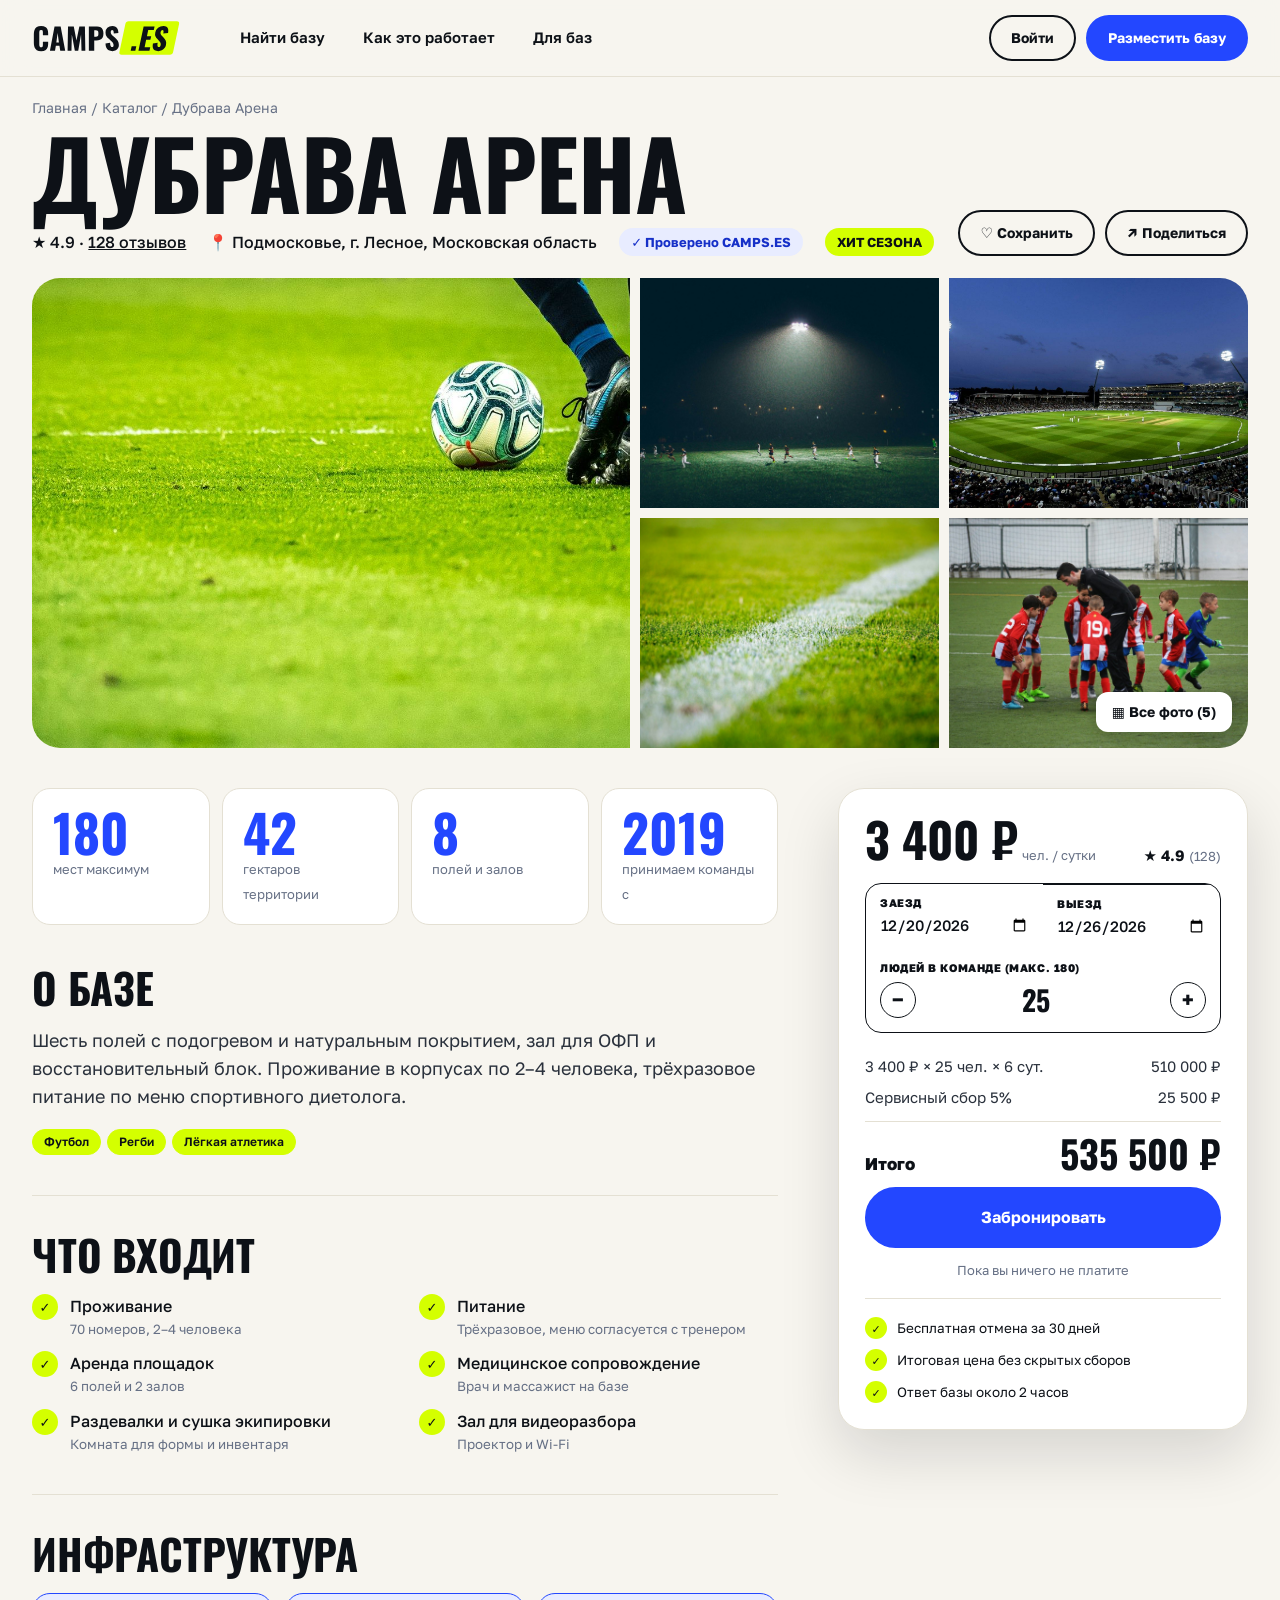
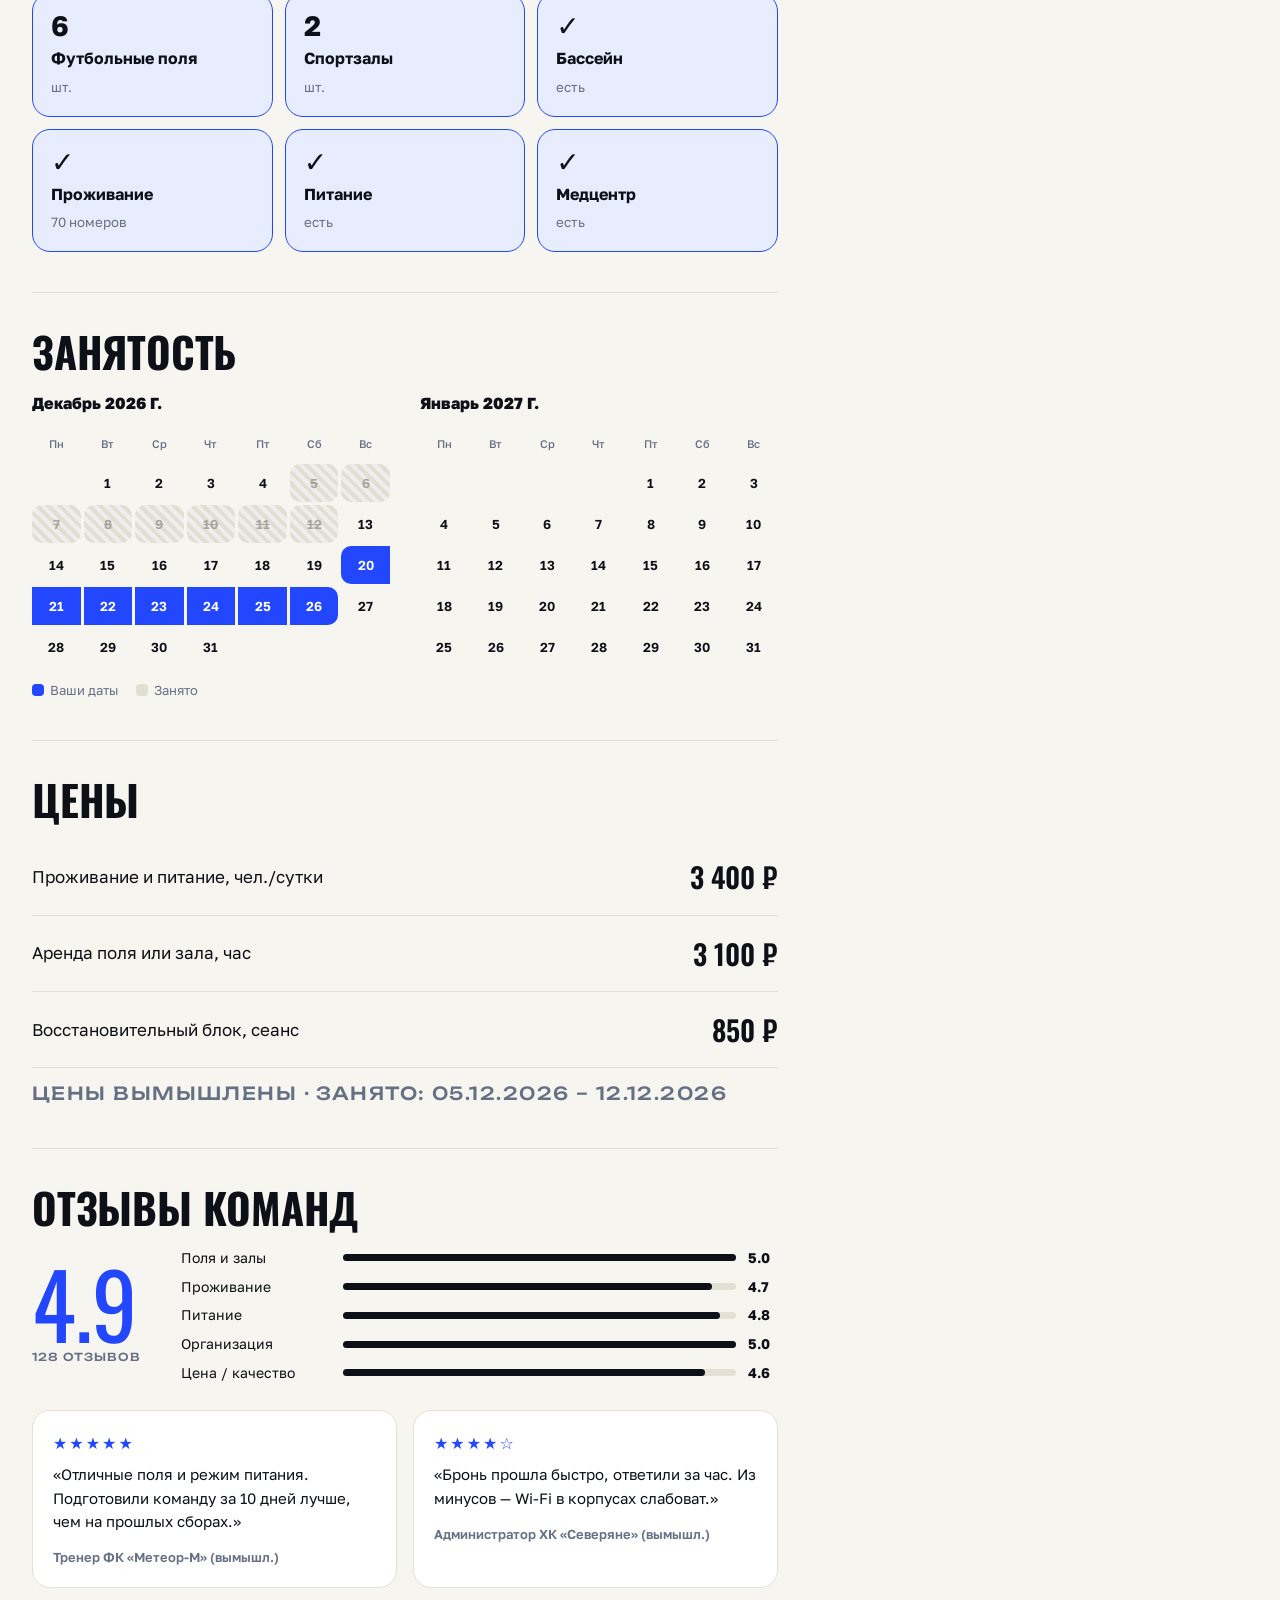
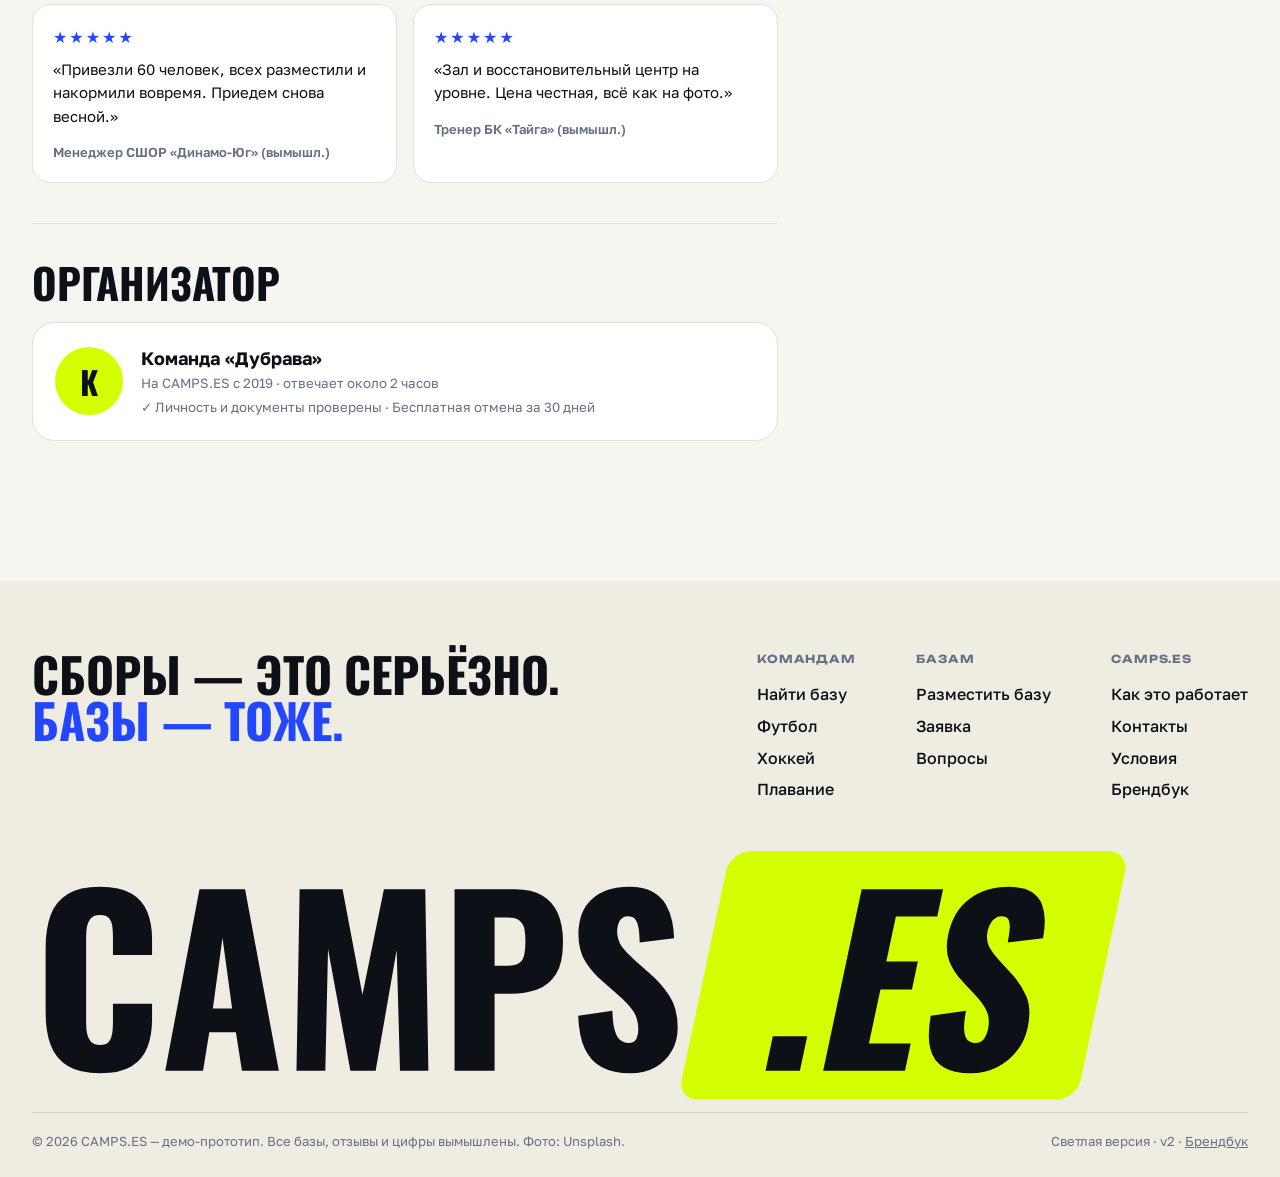
==== commit 1cc34198: "Add CAMPS.ES brandbook, logo SVGs, favicon, brand kit" ====
--- a/base.html
+++ b/base.html
@@ -1,6 +1,7 @@
 <!doctype html>
 <html lang="ru"><head><meta charset="utf-8"><meta name="viewport" content="width=device-width,initial-scale=1">
 <title>База — CAMPS.ES</title>
+<link rel="icon" href="brand/logo/favicon.svg" type="image/svg+xml"><link rel="icon" href="brand/logo/favicon.ico" sizes="any"><link rel="apple-touch-icon" href="brand/logo/apple-touch-icon.png">
 <link rel="stylesheet" href="css/style.css"></head>
 <body data-page="base">
 <div class="wrap" id="root"></div>
--- a/css/style.css
+++ b/css/style.css
@@ -380,3 +380,8 @@
 .phero .wrap>*,.fgrid>*{min-width:0}
 @media (max-width:600px){.phero h1{font-size:16.5vw!important}.phero .btn{display:flex;margin-bottom:10px}}
 .card.row .pic img{position:absolute;inset:0}
+
+/* logo svg */
+.logo img{height:34px;width:auto;display:block;transition:transform .2s}.logo:hover img{transform:rotate(-2deg) scale(1.04)}
+.ftr-logo .logo img{height:auto;width:min(100%,1100px)}
+@media (max-width:600px){.logo img{height:28px}}
